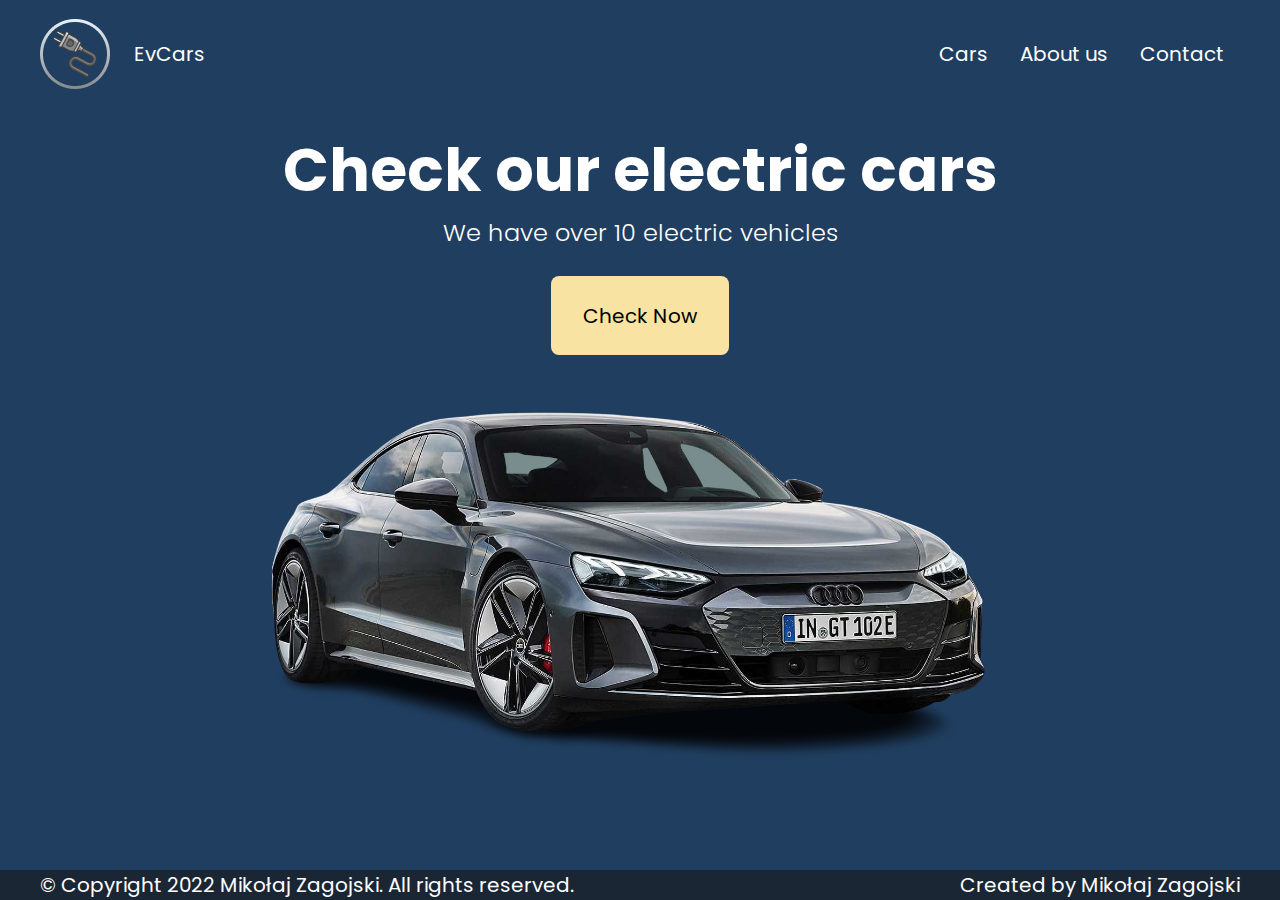
==== index.html @ f2e85bc2 "Add files via upload" ====
<!DOCTYPE html>
<html lang="en">
<head>
    <meta charset="UTF-8">
    <meta http-equiv="X-UA-Compatible" content="IE=edge">
    <meta name="viewport" content="width=device-width, initial-scale=1.0">
    <title>Document</title>
    <link rel="stylesheet" href="style.css">
    <link rel="stylesheet" href="index.css">
    <script src="burger.js" async defer></script>
</head>
<body class="container height-grow">
    <header class="header">
        <nav class="navbar">
            <div class="logo-div">
                <a href="index.html" class="logo">
                    <img src="image/logo.png">
                    <div class="logo-name">EvCars</div>
                </a>
            </div>
            <button class="hamburger">
                <span class="hamburger-box">
                    <span class="hamburger-inner"></span>
                </span>
            </button> 
            <div class="navbar-links">
                <ul>
                    <li><a href="cars.html">Cars</a></li>
                    <li><a href="aboutus.html">About us</a></li>
                    <li><a href="contact.html">Contact</a></li>
                </ul>
            </div>
        </nav>
    </header> 
    <main>
        <section class="presentation">
            <div class="cover">
                <img src="./image/e-tron.png" alt="Audi E-tron" >
            </div>
            <div class="introduction">
                <div class="intro-text">
                    <h1 class="title"> Check our electric cars</h1>
                    <span class="subtitle">We have over 10 electric vehicles</span>
                </div>
                <div class="cta">
                    <a href="cars.html" class="btn">Check Now</a>
                </div>
            </div>
            
        </section>
    </main>

    <footer class="footer">
        <div class="container container-media">
            <span>© Copyright 2022 Mikołaj Zagojski. 
                All rights reserved.</span>
                <a href="#" class="footer-a">
                    Created by Mikołaj Zagojski
                </a>
        </div>  
    </footer>
</body>
</html>
---- style.css ----
@import url('https://fonts.googleapis.com/css2?family=Poppins:wght@300;400;500;700&display=swap');
@import url('https://fonts.googleapis.com/css2?family=Source+Code+Pro:wght@400;700&display=swap');
*{
    box-sizing: border-box;
    margin: 0;
    padding: 0;
}
body{
    min-height: 80vh;
    margin: 0;
    padding: 0;
    background-color: #203E5F;
    font-family: Poppins, sans-serif;
    font-size: 1.25rem;
    color:#fff;
}
.container{
    display: flex;
    justify-content: space-between;
    padding: 0 40px;
    flex-grow: 1;
}
.height-grow{
    display: flex;
    flex-direction: column;
}
.navbar {
    display: flex;
    position:relative;
    justify-content: space-between;
    align-items: center;
    margin-top: 1.2rem;
}
.logo-name{
    margin-left: 1.5rem;
}
.logo{
    display: flex;
    align-items: center;
    color:inherit;
    text-decoration:none;
}

.brand-title {
    font-size: 1.5rem;
    margin: .5rem;
}

.navbar-links {
    height: 100%;
}
.navbar-links a:hover {
    color:#6b777a;
}
.navbar-links a:focus {
    color:#6b777a;
}

.navbar-links ul {
    display: flex;
    margin: 0;
    padding: 0;
}

.navbar-links li {
    list-style: none;
}

.navbar-links li a {
    display: block;
    text-decoration: none;
    color: inherit;
    padding: 1rem;
}

.toggle-button {
    position: absolute;
    top: .75rem;
    right: 1rem;
    display: none;
    flex-direction: column;
    justify-content: space-between;
    width: 30px;
    height: 21px;
}
/* Content Page */
.title{
    font-weight: 700;
    font-size: 3em;
}
.subtitle{
    font-weight: 300;
    font-size: 1.5rem;
    margin-bottom:1.5rem;
}
.btn{
    color:#000000;
    text-decoration: none;
    background-color:#F9E3A3;
    padding: 1.6rem 2rem;
    font-size: 1.25rem;
    border-radius: .5rem;
    border: none;
    cursor: pointer;
    outline: none;
}
/* Footer */
.footer{
    position: fixed;
    justify-content: space-between;
    left: 0;
    bottom: 0;
    width: 100%;
    background-color: #1a2634;
    color: inherit;
    display: flex; 
}
.footer-a{
    text-decoration: none;
    color: inherit;
}  
.footer-a:hover{
  color: #a0afb3;
} 
.footer-a:focus{
  color:#6b777a;
}
/*Hamburger media */ 


.hamburger{
    display: none;
    position: absolute;
    padding: 10px;
    cursor: pointer;
    background-color: transparent;
    border: 0;
    margin: 0;
    
}
.hamburger-box{
    width: 35px;
    height: 24px;
    display: inline-block;
    position: relative;
}
.hamburger-inner{
    width: 100%;
    height: 3px;
    background-color: #fff;
    position: absolute;
    left: 0;
    top:50%;
    transform: translateY(-50%);  /* Center span  */
    transition: background-color .3s .1s ease-in-out;
}
.hamburger-inner::before,
.hamburger-inner::after{
    content: '';
    width: 100%;
    height: 3px;
    background-color: #fff;
    position: absolute;
    left: 0;
    transition: transform .2s .2s ease-in-out;
}
.hamburger-inner::before{
    top:-10px;
}
.hamburger-inner::after{
    top:10px;
}
.hamburger--active .hamburger-inner{
    background-color: transparent;
}
.hamburger--active .hamburger-inner::before{
    transform:translateY(10px) rotate(45deg);
}
.hamburger--active .hamburger-inner::after{
    transform:translateY(-10px) rotate(-45deg);
}

@media only screen and (max-width:600px){
    .container{
        padding: 0;
    }
    .logo-div{
        margin-left: 1rem;
    }
    .hamburger{
        display: flex;
        padding: 0;
        right:0;
        margin: 1rem;
    }
    .navbar-links{
        display: none;
        width: 100%;
    }
    .navbar{
        flex-direction: column;
        align-items: flex-start;
    }
    .navbar-links ul{
        flex-direction: column;
    }
    .navbar-links li{
        text-align: center;
    }
    .navbar-links li:hover{
        color:#6b777a;
    }
    .navbar-links.active{
        display:inline-block;
    }
    .container-media{
        margin: 0 1rem;
    }
    .footer-a{
        display: none;
    }  
    .footer-span{
        font-size: 1.05rem;
        margin: 0 auto;
    }
}
---- index.css ----
.presentation{
    display: flex;
    margin: auto;
    align-items: center;
    padding-bottom: 30px;
    
}
.cover{
    display: flex;
    margin:70px 20px 0px 0px ;
    height: 50vh;
}
.cover img{
    height:100%
}
.introduction{
    flex: 1;
}
.cta{
    padding-top: 50px;
}
@media only screen and (max-width:1360px){
    .presentation{
        flex-direction: column-reverse;
    }
    .introduction{
        margin-top: 4vh;
        text-align: center;
    }
    .cover img{
        height: 80%;
    }
} 
@media only screen and (max-width:800px){
    .cover img {
        height: 60%;
    }
}
@media only screen and (max-width:550px){
    .cover{
        margin:70px 0 0 10px;
    }
    .cover img {
        height: 40%;
    }
}
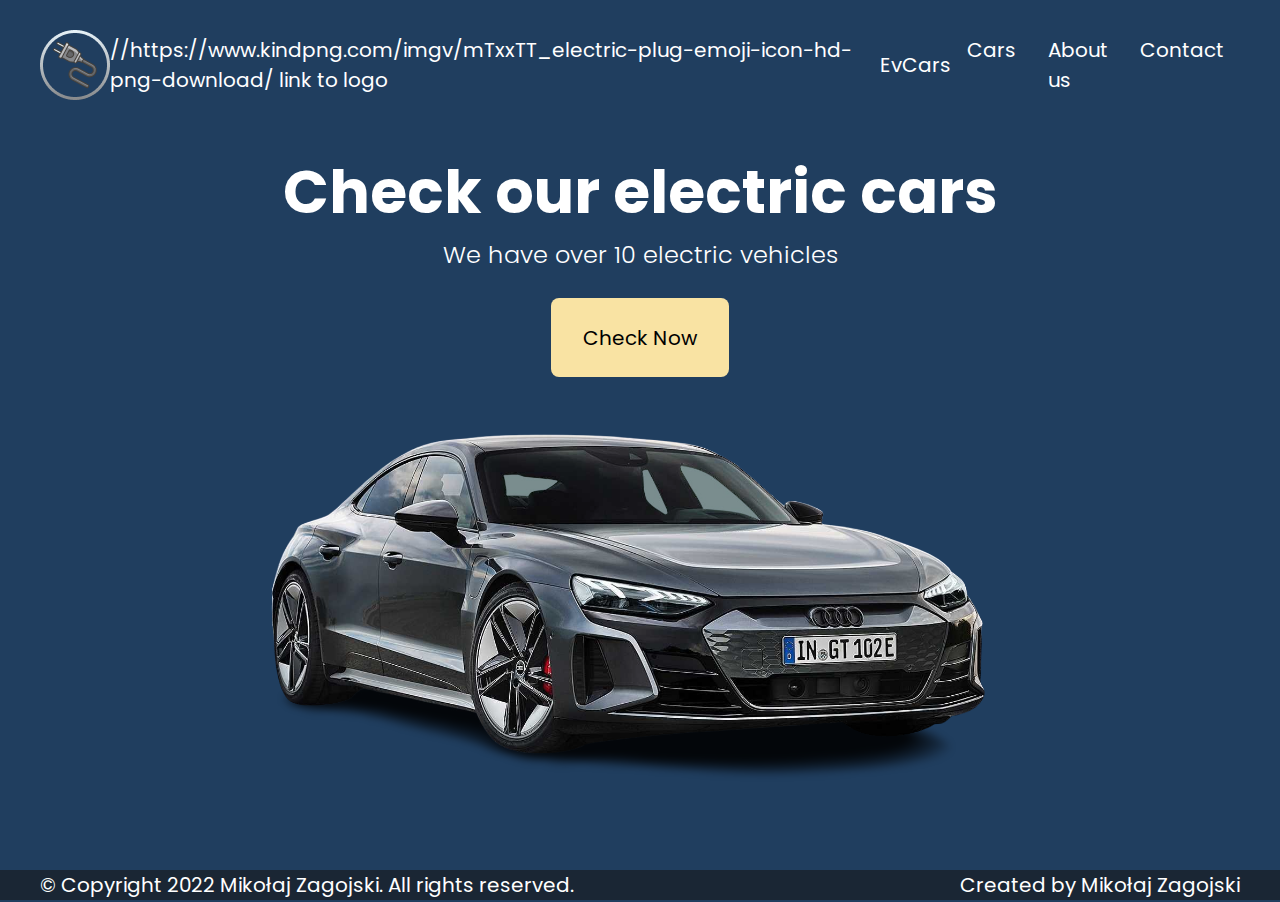
==== commit 2ce8e620: "Update index.html" ====
--- a/index.html
+++ b/index.html
@@ -15,6 +15,7 @@
             <div class="logo-div">
                 <a href="index.html" class="logo">
                     <img src="image/logo.png">
+                    //https://www.kindpng.com/imgv/mTxxTT_electric-plug-emoji-icon-hd-png-download/ link to logo
                     <div class="logo-name">EvCars</div>
                 </a>
             </div>
@@ -32,6 +33,7 @@
             </div>
         </nav>
     </header> 
+    
     <main>
         <section class="presentation">
             <div class="cover">
@@ -60,4 +62,4 @@
         </div>  
     </footer>
 </body>
-</html>+</html>
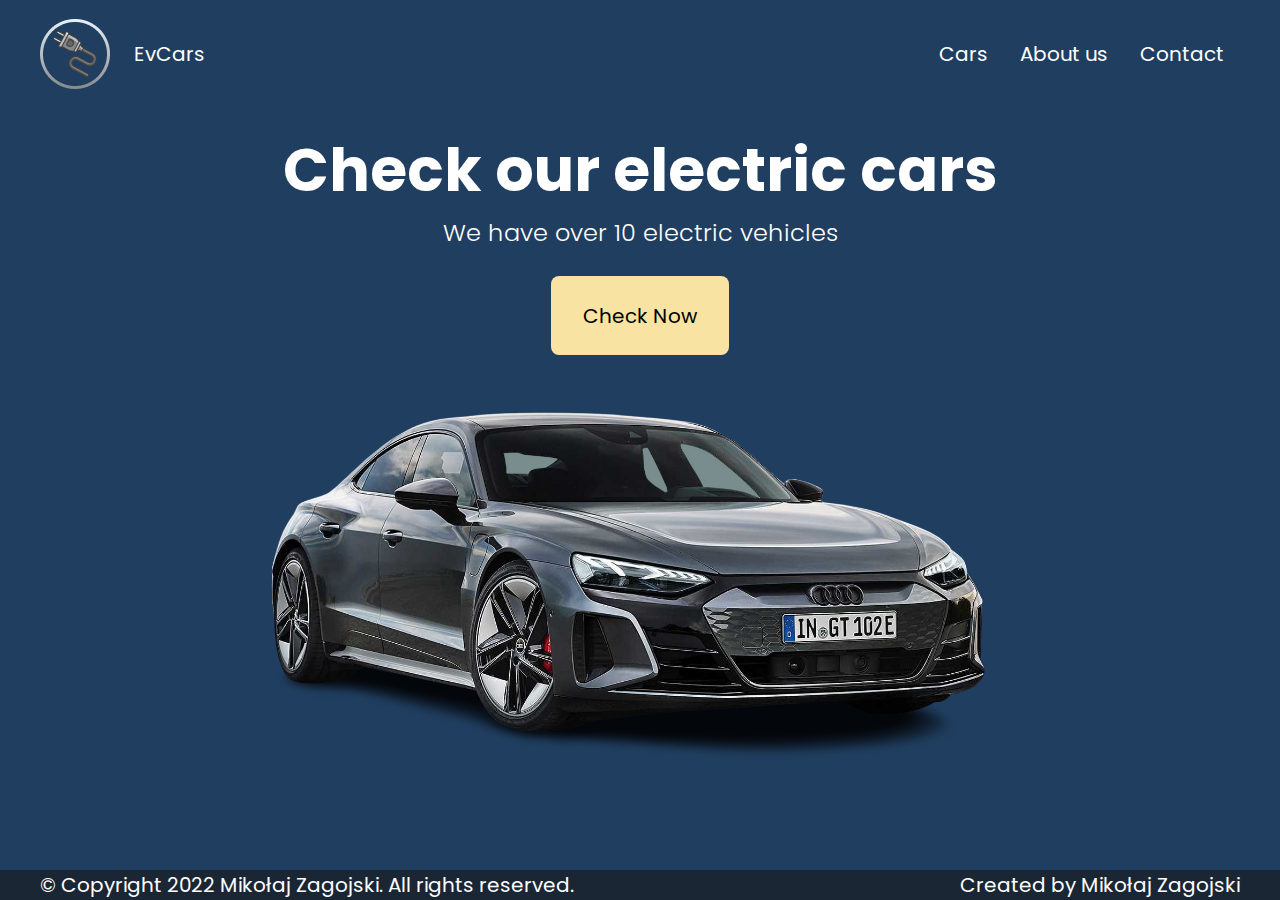
==== commit cf3895cc: "Update index.html" ====
--- a/index.html
+++ b/index.html
@@ -15,7 +15,7 @@
             <div class="logo-div">
                 <a href="index.html" class="logo">
                     <img src="image/logo.png">
-                    //https://www.kindpng.com/imgv/mTxxTT_electric-plug-emoji-icon-hd-png-download/ link to logo
+                   <!-- https://www.kindpng.com/imgv/mTxxTT_electric-plug-emoji-icon-hd-png-download/ link to logo -->
                     <div class="logo-name">EvCars</div>
                 </a>
             </div>
